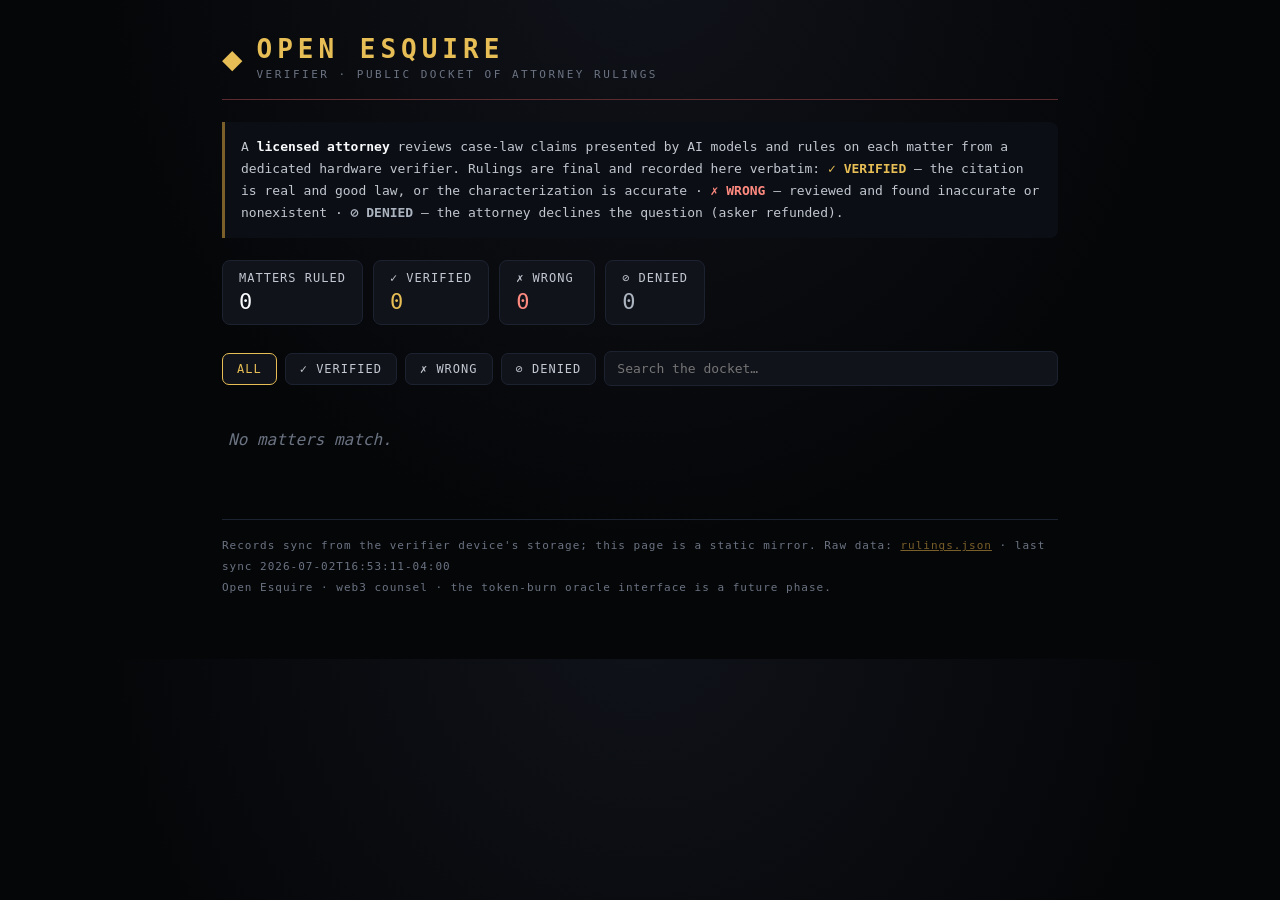
==== index.html @ d54b59ce "Permalink receipts: #<docket-id> scrolls+highlights; click docket number to copy receipt URL Co-Auth" ====
<!DOCTYPE html>
<html lang="en">
<head>
<meta charset="utf-8">
<meta name="viewport" content="width=device-width,initial-scale=1">
<title>Open Esquire &middot; Verifier Public Docket</title>
<meta name="description" content="Public record of attorney rulings on AI-presented case law: citations verified, refused, or found wrong.">
<style>
:root{
  --bg:#050608; --panel:#10131a; --panel2:#0b0e14; --line:#1d2230;
  --gold:#e7be55; --gold-dim:#7a5f2a; --gray:#c2c7d0; --white:#f8fafc;
  --red:#ff8a80; --dim:#6b7382; --ox:#5c2b2e; --blue:#6ca0dc; --silver:#acb4c0;
}
*{box-sizing:border-box}
body{margin:0;background:var(--bg);color:var(--gray);
 font-family:ui-monospace,'JetBrains Mono',Menlo,Consolas,monospace;
 background-image:radial-gradient(ellipse at 50% -10%, #10131a 0%, #050608 60%)}
.wrap{max-width:880px;margin:0 auto;padding:34px 22px 60px}
header{display:flex;align-items:center;gap:14px;border-bottom:1px solid var(--ox);padding-bottom:18px}
.mark{color:var(--gold);font-size:34px;line-height:1}
h1{color:var(--gold);font-size:26px;letter-spacing:5px;margin:0}
.tag{color:var(--dim);font-size:11px;letter-spacing:2.5px;margin-top:4px}
.intro{border-left:3px solid var(--gold-dim);background:var(--panel2);border-radius:0 8px 8px 0;
 padding:14px 16px;margin:22px 0;font-size:13px;line-height:1.7;color:var(--gray)}
.intro b{color:var(--white)}
.intro .v{color:var(--gold)} .intro .w{color:var(--red)} .intro .d{color:var(--silver)}
.chips{display:flex;flex-wrap:wrap;gap:10px;margin:20px 0}
.chip{background:var(--panel);border:1px solid var(--line);border-radius:8px;
 padding:10px 16px;font-size:12px;letter-spacing:1px;min-width:96px}
.chip .n{display:block;font-size:22px;margin-top:4px;color:var(--white)}
.chip.v .n{color:var(--gold)} .chip.w .n{color:var(--red)} .chip.d .n{color:var(--silver)}
.controls{display:flex;flex-wrap:wrap;gap:8px;margin:26px 0 14px;align-items:center}
.fbtn{background:var(--panel);border:1px solid var(--line);color:var(--gray);border-radius:7px;
 padding:8px 14px;font:inherit;font-size:12px;letter-spacing:1px;cursor:pointer}
.fbtn.on{border-color:var(--gold);color:var(--gold)}
#q{flex:1;min-width:180px;background:var(--panel);border:1px solid var(--line);border-radius:7px;
 color:var(--white);padding:9px 12px;font:inherit;font-size:13px}
#q:focus{outline:none;border-color:var(--gold)}
.entry{position:relative;background:var(--panel);border:1px solid var(--line);border-radius:10px;
 padding:16px 150px 14px 18px;margin-bottom:12px;overflow:hidden;
 scroll-margin-top:24px;transition:border-color .4s, box-shadow .4s}
.entry.lit{border-color:var(--gold);box-shadow:0 0 0 1px var(--gold), 0 0 26px rgba(231,190,85,.18)}
.entry .docket{color:var(--gold);font-size:13px;letter-spacing:2px;text-decoration:none;cursor:pointer}
.entry .docket:hover{text-decoration:underline}
.copied{position:fixed;left:50%;bottom:26px;transform:translateX(-50%);
 background:var(--gold);color:#000;font-size:12px;letter-spacing:1px;font-weight:700;
 padding:9px 16px;border-radius:8px;opacity:0;pointer-events:none;transition:opacity .25s}
.copied.show{opacity:1}
.entry .meta{color:var(--dim);font-size:11px;margin-top:3px;letter-spacing:1px}
.entry .text{color:var(--white);font-size:14px;line-height:1.6;margin-top:10px;word-break:break-word}
.kind{display:inline-block;border:1px solid var(--blue);color:var(--blue);border-radius:5px;
 font-size:10px;letter-spacing:1.5px;padding:2px 7px;margin-left:10px;vertical-align:1px}
.stamp{position:absolute;right:18px;top:50%;transform:translateY(-50%) rotate(-7deg);
 border:3px solid;border-radius:6px;padding:7px 12px;font-size:15px;font-weight:700;
 letter-spacing:3px;opacity:.92;background:rgba(0,0,0,.25)}
.stamp small{display:block;font-size:8px;font-weight:400;letter-spacing:2px;text-align:center;
 margin-top:3px;opacity:.75}
.stamp.verified{color:var(--gold);border-color:var(--gold)}
.stamp.wrong{color:var(--red);border-color:var(--red)}
.stamp.denied{color:var(--silver);border-color:var(--silver)}
.empty{color:var(--dim);font-style:italic;padding:30px 6px}
footer{color:var(--dim);font-size:11px;margin-top:40px;letter-spacing:1px;line-height:1.9;
 border-top:1px solid var(--line);padding-top:16px}
footer a{color:var(--gold-dim)}
@media (max-width:640px){
 .entry{padding:16px 18px 14px}
 .stamp{position:static;display:inline-block;transform:rotate(-4deg);margin-top:12px}
}
</style>
</head>
<body>
<div class="wrap">
<header>
  <span class="mark">&#9670;</span>
  <div>
    <h1>OPEN ESQUIRE</h1>
    <div class="tag">VERIFIER &middot; PUBLIC DOCKET OF ATTORNEY RULINGS</div>
  </div>
</header>

<div class="intro">
  A <b>licensed attorney</b> reviews case-law claims presented by AI models and rules on
  each matter from a dedicated hardware verifier. Rulings are final and recorded here verbatim:
  <b class="v">&#10003; VERIFIED</b> &mdash; the citation is real and good law, or the characterization is accurate &middot;
  <b class="w">&#10007; WRONG</b> &mdash; reviewed and found inaccurate or nonexistent &middot;
  <b class="d">&#8856; DENIED</b> &mdash; the attorney declines the question (asker refunded).
</div>

<div class="chips" id="chips"></div>

<div class="controls">
  <button class="fbtn on" data-f="all">ALL</button>
  <button class="fbtn" data-f="verified">&#10003; VERIFIED</button>
  <button class="fbtn" data-f="wrong">&#10007; WRONG</button>
  <button class="fbtn" data-f="denied">&#8856; DENIED</button>
  <input id="q" placeholder="Search the docket&hellip;" autocomplete="off">
</div>

<div id="docket"><div class="empty">Loading the docket&hellip;</div></div>

<footer>
  Records sync from the verifier device's storage; this page is a static mirror.
  Raw data: <a href="data/rulings.json">rulings.json</a> &middot;
  <span id="upd"></span><br>
  Open Esquire &middot; web3 counsel &middot; the token-burn oracle interface is a future phase.
</footer>
</div>
<div class="copied" id="copied">RECEIPT URL COPIED</div>

<script>
let DATA = {rulings: []}, FILTER = 'all', Q = '';

const KINDS = {cite: 'CITATION', char: 'CHARACTERIZATION'};
const STAMPS = {
  verified: {sym: '✓', label: 'GOOD LAW'},
  wrong:    {sym: '✗', label: 'INACCURATE'},
  denied:   {sym: '⊘', label: 'REFUNDED'},
};

function esc(s){const d=document.createElement('div');d.textContent=s;return d.innerHTML;}

function chips(){
  const t = {verified:0, wrong:0, denied:0};
  for (const r of DATA.rulings) if (t[r.decision] !== undefined) t[r.decision]++;
  document.getElementById('chips').innerHTML =
    `<span class="chip">MATTERS RULED<span class="n">${DATA.rulings.length}</span></span>`+
    `<span class="chip v">&#10003; VERIFIED<span class="n">${t.verified}</span></span>`+
    `<span class="chip w">&#10007; WRONG<span class="n">${t.wrong}</span></span>`+
    `<span class="chip d">&#8856; DENIED<span class="n">${t.denied}</span></span>`;
}

function render(){
  const el = document.getElementById('docket');
  let rows = DATA.rulings.slice().reverse();          // newest first
  if (FILTER !== 'all') rows = rows.filter(r => r.decision === FILTER);
  if (Q) rows = rows.filter(r =>
    (r.text + ' ' + r.id + ' ' + (r.kind||'')).toLowerCase().includes(Q));
  if (!rows.length){ el.innerHTML = '<div class="empty">No matters match.</div>'; return; }
  el.innerHTML = rows.map(r => {
    const s = STAMPS[r.decision] || {sym:'?', label:''};
    const kind = KINDS[r.kind] ? `<span class="kind">${KINDS[r.kind]}</span>` : '';
    return `<div class="entry" id="${esc(r.id)}">
      <a class="docket" href="#${esc(r.id)}" title="Permalink — click copies the receipt URL">${esc(r.id)}</a>${kind}
      <div class="meta">${esc(r.date||'')} &middot; filed ${esc(r.filed||'')} &middot; ruled ${esc(r.ruled||'')} &middot; via ${esc(r.via||'?')}</div>
      <div class="text">${esc(r.text)}</div>
      <span class="stamp ${r.decision}">${s.sym} ${r.decision.toUpperCase()}<small>${s.label}</small></span>
    </div>`;
  }).join('');
  el.querySelectorAll('.docket').forEach(a => a.addEventListener('click', () => {
    const url = location.origin + location.pathname + '#' + a.textContent;
    if (navigator.clipboard) navigator.clipboard.writeText(url).then(() => {
      const t = document.getElementById('copied');
      t.classList.add('show'); setTimeout(() => t.classList.remove('show'), 1600);
    });
    light(a.textContent);
  }));
}

function light(id){
  const el = document.getElementById(id);
  if (!el) return;
  document.querySelectorAll('.entry.lit').forEach(x => x.classList.remove('lit'));
  el.classList.add('lit');
  const y = el.getBoundingClientRect().top + window.scrollY
          - Math.max(24, (innerHeight - el.offsetHeight) / 2);
  window.scrollTo(0, Math.max(0, y));
}

document.querySelectorAll('.fbtn').forEach(b => b.onclick = () => {
  document.querySelectorAll('.fbtn').forEach(x => x.classList.remove('on'));
  b.classList.add('on'); FILTER = b.dataset.f; render();
});
document.getElementById('q').addEventListener('input', e => {
  Q = e.target.value.trim().toLowerCase(); render();
});

fetch('data/rulings.json', {cache: 'no-store'})
  .then(r => r.json())
  .then(d => {
    DATA = d;
    document.getElementById('upd').textContent = 'last sync ' + (d.updated || 'unknown');
    chips(); render();
    if (location.hash) light(decodeURIComponent(location.hash.slice(1)));
  })
  .catch(() => {
    document.getElementById('docket').innerHTML =
      '<div class="empty">Could not load rulings.json</div>';
  });
</script>
</body>
</html>
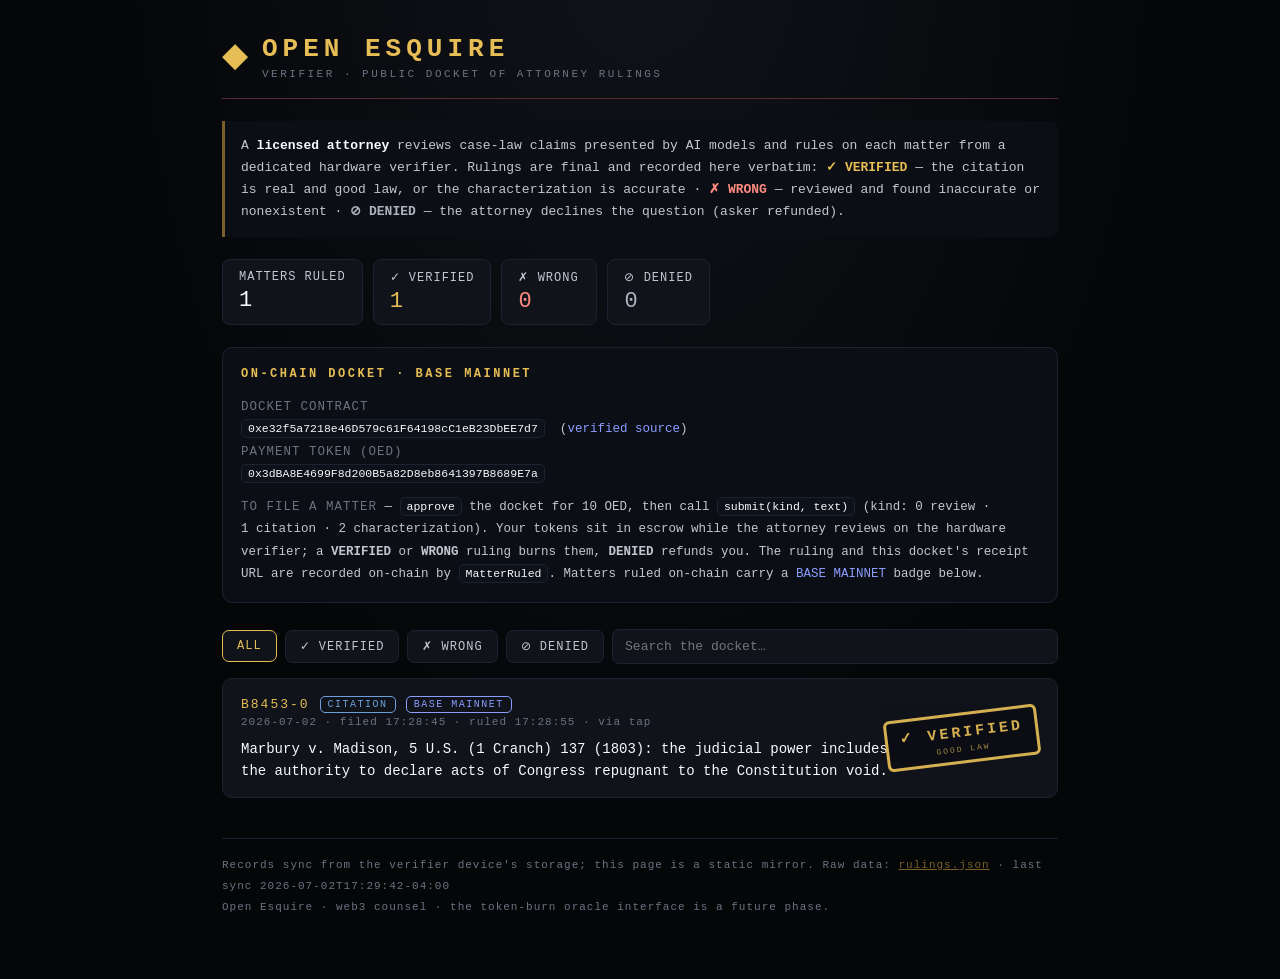
==== commit dc9d1264: "Site: on-chain docket section (contracts, how to file, escrow rules) + Base mainnet badge on chain-r" ====
--- a/index.html
+++ b/index.html
@@ -50,6 +50,16 @@
 .entry .text{color:var(--white);font-size:14px;line-height:1.6;margin-top:10px;word-break:break-word}
 .kind{display:inline-block;border:1px solid var(--blue);color:var(--blue);border-radius:5px;
  font-size:10px;letter-spacing:1.5px;padding:2px 7px;margin-left:10px;vertical-align:1px}
+a.kind.chain{border-color:#8b9dff;color:#8b9dff;text-decoration:none}
+a.kind.chain:hover{background:#141a2e}
+.onchain{background:var(--panel2);border:1px solid var(--line);border-radius:10px;
+ padding:16px 18px;margin:22px 0;font-size:12.5px;line-height:1.8}
+.onchain h3{color:var(--gold);font-size:12px;letter-spacing:2.5px;margin:0 0 10px}
+.onchain code{background:#0d1119;border:1px solid var(--line);border-radius:5px;
+ padding:2px 6px;color:var(--white);font-size:11.5px;word-break:break-all}
+.onchain a{color:#8b9dff;text-decoration:none}
+.onchain a:hover{text-decoration:underline}
+.onchain .lbl{color:var(--dim);letter-spacing:1px}
 .stamp{position:absolute;right:18px;top:50%;transform:translateY(-50%) rotate(-7deg);
  border:3px solid;border-radius:6px;padding:7px 12px;font-size:15px;font-weight:700;
  letter-spacing:3px;opacity:.92;background:rgba(0,0,0,.25)}
@@ -88,6 +98,25 @@
 
 <div class="chips" id="chips"></div>
 
+<div class="onchain">
+  <h3>ON-CHAIN DOCKET &middot; BASE MAINNET</h3>
+  <div><span class="lbl">DOCKET CONTRACT</span><br>
+    <a href="https://basescan.org/address/0xe32f5a7218e46D579c61F64198cC1eB23DbEE7d7"><code>0xe32f5a7218e46D579c61F64198cC1eB23DbEE7d7</code></a>
+    &nbsp;(<a href="https://base.blockscout.com/address/0xe32f5a7218e46D579c61F64198cC1eB23DbEE7d7?tab=contract">verified source</a>)</div>
+  <div><span class="lbl">PAYMENT TOKEN (OED)</span><br>
+    <a href="https://basescan.org/address/0x3dBA8E4699F8d200B5a82D8eb8641397B8689E7a"><code>0x3dBA8E4699F8d200B5a82D8eb8641397B8689E7a</code></a></div>
+  <div style="margin-top:10px">
+    <span class="lbl">TO FILE A MATTER</span> &mdash; <code>approve</code> the docket for
+    10&nbsp;OED, then call <code>submit(kind, text)</code>
+    (kind: 0&nbsp;review &middot; 1&nbsp;citation &middot; 2&nbsp;characterization).
+    Your tokens sit in escrow while the attorney reviews on the hardware verifier;
+    a <b>VERIFIED</b> or <b>WRONG</b> ruling burns them, <b>DENIED</b> refunds you.
+    The ruling and this docket's receipt URL are recorded on-chain by
+    <code>MatterRuled</code>. Matters ruled on-chain carry a
+    <span style="color:#8b9dff">BASE&nbsp;MAINNET</span> badge below.
+  </div>
+</div>
+
 <div class="controls">
   <button class="fbtn on" data-f="all">ALL</button>
   <button class="fbtn" data-f="verified">&#10003; VERIFIED</button>
@@ -138,7 +167,9 @@
   if (!rows.length){ el.innerHTML = '<div class="empty">No matters match.</div>'; return; }
   el.innerHTML = rows.map(r => {
     const s = STAMPS[r.decision] || {sym:'?', label:''};
-    const kind = KINDS[r.kind] ? `<span class="kind">${KINDS[r.kind]}</span>` : '';
+    let kind = KINDS[r.kind] ? `<span class="kind">${KINDS[r.kind]}</span>` : '';
+    if (r.id.startsWith('B8453-')) kind +=
+      `<a class="kind chain" href="https://basescan.org/address/0xe32f5a7218e46D579c61F64198cC1eB23DbEE7d7">BASE MAINNET</a>`;
     return `<div class="entry" id="${esc(r.id)}">
       <a class="docket" href="#${esc(r.id)}" title="Permalink — click copies the receipt URL">${esc(r.id)}</a>${kind}
       <div class="meta">${esc(r.date||'')} &middot; filed ${esc(r.filed||'')} &middot; ruled ${esc(r.ruled||'')} &middot; via ${esc(r.via||'?')}</div>
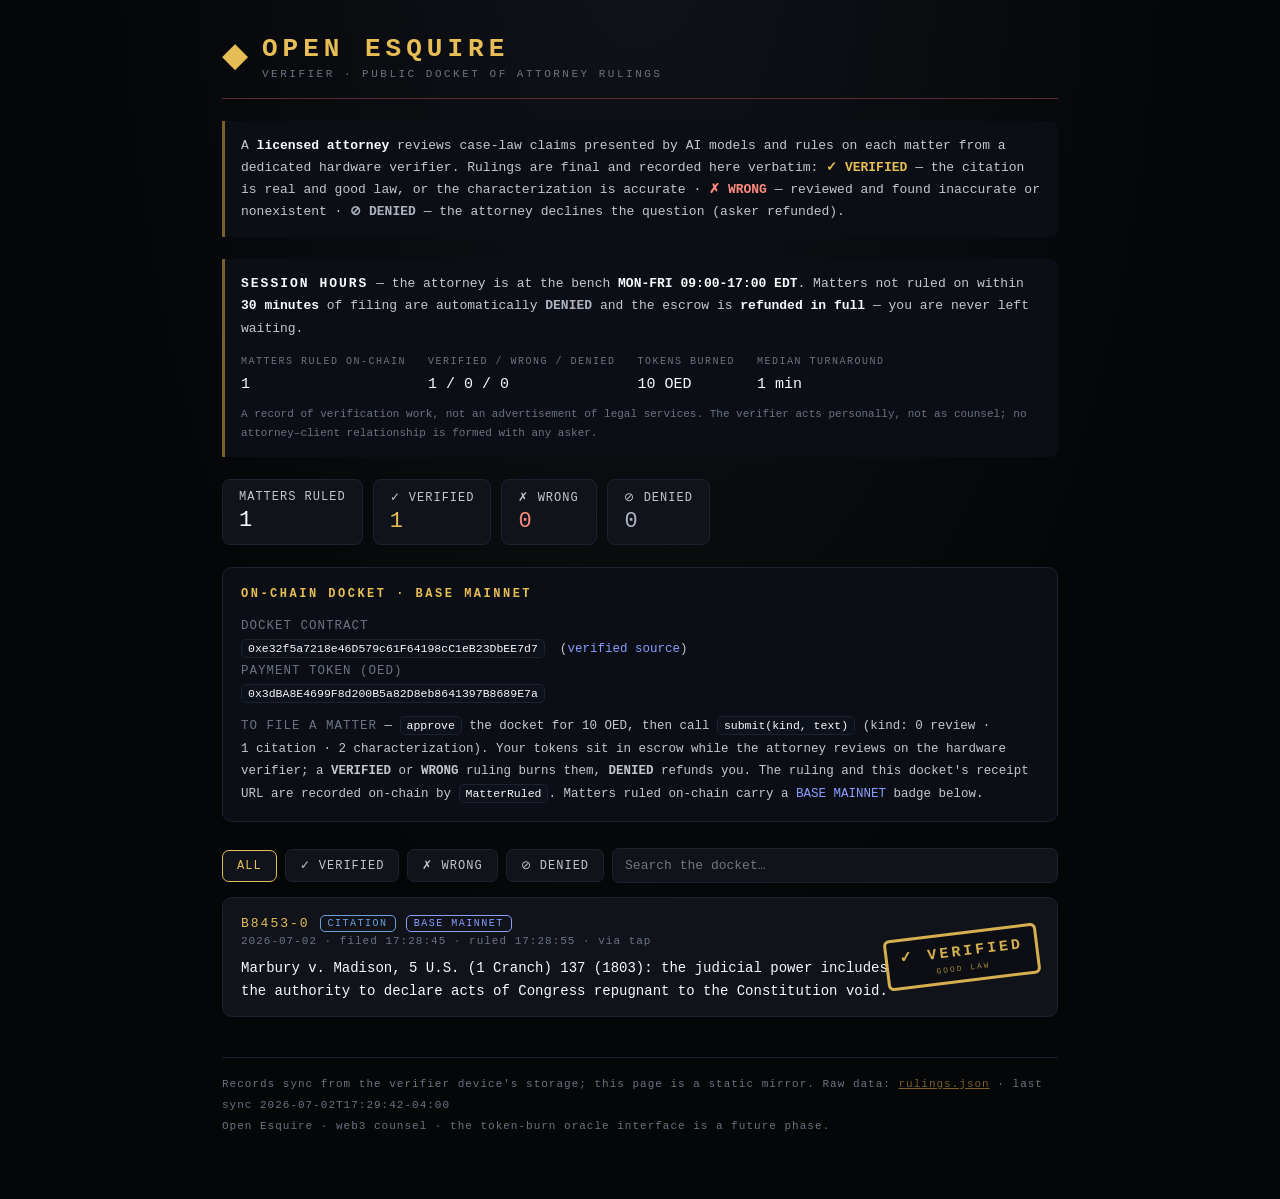
==== commit 7ab21f14: "Chambers: the Mac verification bench + site record & rewrites - chambers/: native Mac app (pywebview" ====
--- a/index.html
+++ b/index.html
@@ -48,6 +48,12 @@
 .copied.show{opacity:1}
 .entry .meta{color:var(--dim);font-size:11px;margin-top:3px;letter-spacing:1px}
 .entry .text{color:var(--white);font-size:14px;line-height:1.6;margin-top:10px;word-break:break-word}
+.entry .response{border-left:3px solid var(--gold-dim);background:#12100b;border-radius:0 6px 6px 0;
+ color:var(--gray);font-size:13px;line-height:1.65;margin-top:12px;padding:10px 14px;white-space:pre-wrap}
+.entry .response .rlabel{display:block;color:var(--gold);font-size:10px;letter-spacing:2px;margin-bottom:7px}
+.record{display:flex;gap:22px;flex-wrap:wrap;margin-top:10px}
+.record .cell .k{color:var(--dim);font-size:10px;letter-spacing:1.5px}
+.record .cell .v2{color:var(--white);font-size:15px}
 .kind{display:inline-block;border:1px solid var(--blue);color:var(--blue);border-radius:5px;
  font-size:10px;letter-spacing:1.5px;padding:2px 7px;margin-left:10px;vertical-align:1px}
 a.kind.chain{border-color:#8b9dff;color:#8b9dff;text-decoration:none}
@@ -96,6 +102,8 @@
   <b class="d">&#8856; DENIED</b> &mdash; the attorney declines the question (asker refunded).
 </div>
 
+<div class="intro" id="policy" style="display:none"></div>
+
 <div class="chips" id="chips"></div>
 
 <div class="onchain">
@@ -172,8 +180,11 @@
       `<a class="kind chain" href="https://basescan.org/address/0xe32f5a7218e46D579c61F64198cC1eB23DbEE7d7">BASE MAINNET</a>`;
     return `<div class="entry" id="${esc(r.id)}">
       <a class="docket" href="#${esc(r.id)}" title="Permalink — click copies the receipt URL">${esc(r.id)}</a>${kind}
-      <div class="meta">${esc(r.date||'')} &middot; filed ${esc(r.filed||'')} &middot; ruled ${esc(r.ruled||'')} &middot; via ${esc(r.via||'?')}</div>
+      <div class="meta">${esc(r.date||'')} &middot; filed ${esc(r.filed||'')} &middot; ruled ${esc(r.ruled||'')}
+        &middot; via ${r.via==='auto' ? 'deadline (lapsed &mdash; refunded in full)' : esc(r.via||'?')}</div>
       <div class="text">${esc(r.text)}</div>
+      ${r.response ? `<div class="response"><span class="rlabel">CORRECTED CHARACTERIZATION
+        &mdash; RETURNED TO THE ASKER</span>${esc(r.response)}</div>` : ''}
       <span class="stamp ${r.decision}">${s.sym} ${r.decision.toUpperCase()}<small>${s.label}</small></span>
     </div>`;
   }).join('');
@@ -204,6 +215,43 @@
 document.getElementById('q').addEventListener('input', e => {
   Q = e.target.value.trim().toLowerCase(); render();
 });
+
+// session hours + auto-refund policy, published from Chambers (optional)
+fetch('data/policy.json', {cache: 'no-store'})
+  .then(r => r.ok ? r.json() : null)
+  .then(p => {
+    if (!p || !p.hours_text) return;
+    const el = document.getElementById('policy');
+    const mins = Number(p.auto_deny_minutes || 0);
+    let html = '<b style="letter-spacing:2px">SESSION HOURS</b> &mdash; ' +
+      'the attorney is at the bench <b>' + p.hours_text + '</b>.' +
+      (mins ? ' Matters not ruled on within <b>' + mins +
+        ' minutes</b> of filing are automatically <b class="d">DENIED</b>' +
+        ' and the escrow is <b>refunded in full</b> &mdash; you are never' +
+        ' left waiting.' : '');
+    const rec = p.record;
+    if (rec && rec.ruled) {
+      const t = Number(rec.median_turnaround_s || 0);
+      const turn = t ? (t < 3600 ? Math.round(t / 60) + ' min'
+                                 : (t / 3600).toFixed(1) + ' h') : '&mdash;';
+      html += '<div class="record">' +
+        '<span class="cell"><span class="k">MATTERS RULED ON-CHAIN</span><br>' +
+          '<span class="v2">' + rec.ruled + '</span></span>' +
+        '<span class="cell"><span class="k">VERIFIED / WRONG / DENIED</span><br>' +
+          '<span class="v2">' + rec.verified + ' / ' + rec.wrong + ' / ' + rec.denied + '</span></span>' +
+        '<span class="cell"><span class="k">TOKENS BURNED</span><br>' +
+          '<span class="v2">' + Math.round(Number(rec.burned || 0) / 1e18) + ' OED</span></span>' +
+        '<span class="cell"><span class="k">MEDIAN TURNAROUND</span><br>' +
+          '<span class="v2">' + turn + '</span></span></div>' +
+        '<div style="margin-top:8px;font-size:11px;color:var(--dim)">' +
+        'A record of verification work, not an advertisement of legal services. ' +
+        'The verifier acts personally, not as counsel; no attorney&ndash;client ' +
+        'relationship is formed with any asker.</div>';
+    }
+    el.innerHTML = html;
+    el.style.display = '';
+  })
+  .catch(() => {});
 
 fetch('data/rulings.json', {cache: 'no-store'})
   .then(r => r.json())
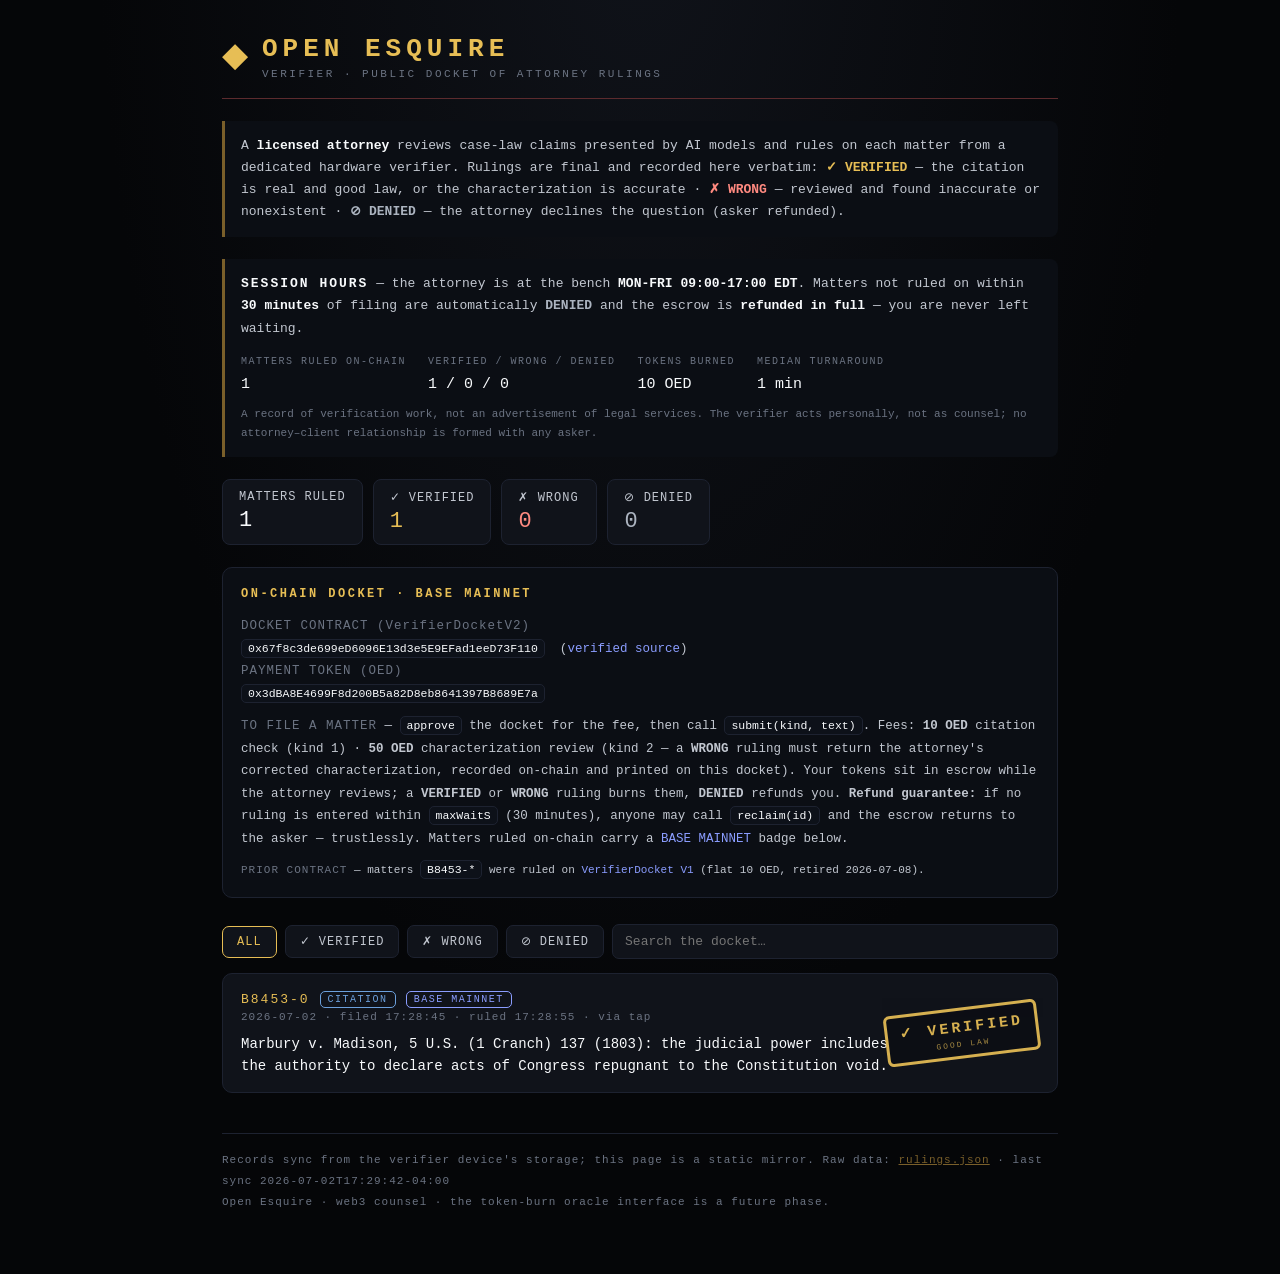
==== commit d8b08691: "VerifierDocketV2 live on Base mainnet: 10 OED cite / 50 OED char - deployed 0x67f8c3de699eD6096E13d3" ====
--- a/index.html
+++ b/index.html
@@ -108,20 +108,29 @@
 
 <div class="onchain">
   <h3>ON-CHAIN DOCKET &middot; BASE MAINNET</h3>
-  <div><span class="lbl">DOCKET CONTRACT</span><br>
-    <a href="https://basescan.org/address/0xe32f5a7218e46D579c61F64198cC1eB23DbEE7d7"><code>0xe32f5a7218e46D579c61F64198cC1eB23DbEE7d7</code></a>
-    &nbsp;(<a href="https://base.blockscout.com/address/0xe32f5a7218e46D579c61F64198cC1eB23DbEE7d7?tab=contract">verified source</a>)</div>
+  <div><span class="lbl">DOCKET CONTRACT (VerifierDocketV2)</span><br>
+    <a href="https://basescan.org/address/0x67f8c3de699eD6096E13d3e5E9EFad1eeD73F110"><code>0x67f8c3de699eD6096E13d3e5E9EFad1eeD73F110</code></a>
+    &nbsp;(<a href="https://base.blockscout.com/address/0x67f8c3de699eD6096E13d3e5E9EFad1eeD73F110?tab=contract">verified source</a>)</div>
   <div><span class="lbl">PAYMENT TOKEN (OED)</span><br>
     <a href="https://basescan.org/address/0x3dBA8E4699F8d200B5a82D8eb8641397B8689E7a"><code>0x3dBA8E4699F8d200B5a82D8eb8641397B8689E7a</code></a></div>
   <div style="margin-top:10px">
-    <span class="lbl">TO FILE A MATTER</span> &mdash; <code>approve</code> the docket for
-    10&nbsp;OED, then call <code>submit(kind, text)</code>
-    (kind: 0&nbsp;review &middot; 1&nbsp;citation &middot; 2&nbsp;characterization).
-    Your tokens sit in escrow while the attorney reviews on the hardware verifier;
+    <span class="lbl">TO FILE A MATTER</span> &mdash; <code>approve</code> the docket for the
+    fee, then call <code>submit(kind, text)</code>. Fees:
+    <b>10&nbsp;OED</b> citation check (kind&nbsp;1) &middot;
+    <b>50&nbsp;OED</b> characterization review (kind&nbsp;2 &mdash; a
+    <b>WRONG</b> ruling must return the attorney's corrected characterization,
+    recorded on-chain and printed on this docket).
+    Your tokens sit in escrow while the attorney reviews;
     a <b>VERIFIED</b> or <b>WRONG</b> ruling burns them, <b>DENIED</b> refunds you.
-    The ruling and this docket's receipt URL are recorded on-chain by
-    <code>MatterRuled</code>. Matters ruled on-chain carry a
+    <b>Refund guarantee:</b> if no ruling is entered within <code>maxWaitS</code>
+    (30&nbsp;minutes), anyone may call <code>reclaim(id)</code> and the escrow
+    returns to the asker &mdash; trustlessly. Matters ruled on-chain carry a
     <span style="color:#8b9dff">BASE&nbsp;MAINNET</span> badge below.
+  </div>
+  <div style="margin-top:10px;font-size:11px">
+    <span class="lbl">PRIOR CONTRACT</span> &mdash; matters <code>B8453-*</code> were ruled on
+    <a href="https://base.blockscout.com/address/0xe32f5a7218e46D579c61F64198cC1eB23DbEE7d7">VerifierDocket&nbsp;V1</a>
+    (flat 10&nbsp;OED, retired 2026-07-08).
   </div>
 </div>
 
@@ -176,7 +185,9 @@
   el.innerHTML = rows.map(r => {
     const s = STAMPS[r.decision] || {sym:'?', label:''};
     let kind = KINDS[r.kind] ? `<span class="kind">${KINDS[r.kind]}</span>` : '';
-    if (r.id.startsWith('B8453-')) kind +=
+    if (r.id.startsWith('OE8453-')) kind +=
+      `<a class="kind chain" href="https://basescan.org/address/0x67f8c3de699eD6096E13d3e5E9EFad1eeD73F110">BASE MAINNET</a>`;
+    else if (r.id.startsWith('B8453-')) kind +=
       `<a class="kind chain" href="https://basescan.org/address/0xe32f5a7218e46D579c61F64198cC1eB23DbEE7d7">BASE MAINNET</a>`;
     return `<div class="entry" id="${esc(r.id)}">
       <a class="docket" href="#${esc(r.id)}" title="Permalink — click copies the receipt URL">${esc(r.id)}</a>${kind}
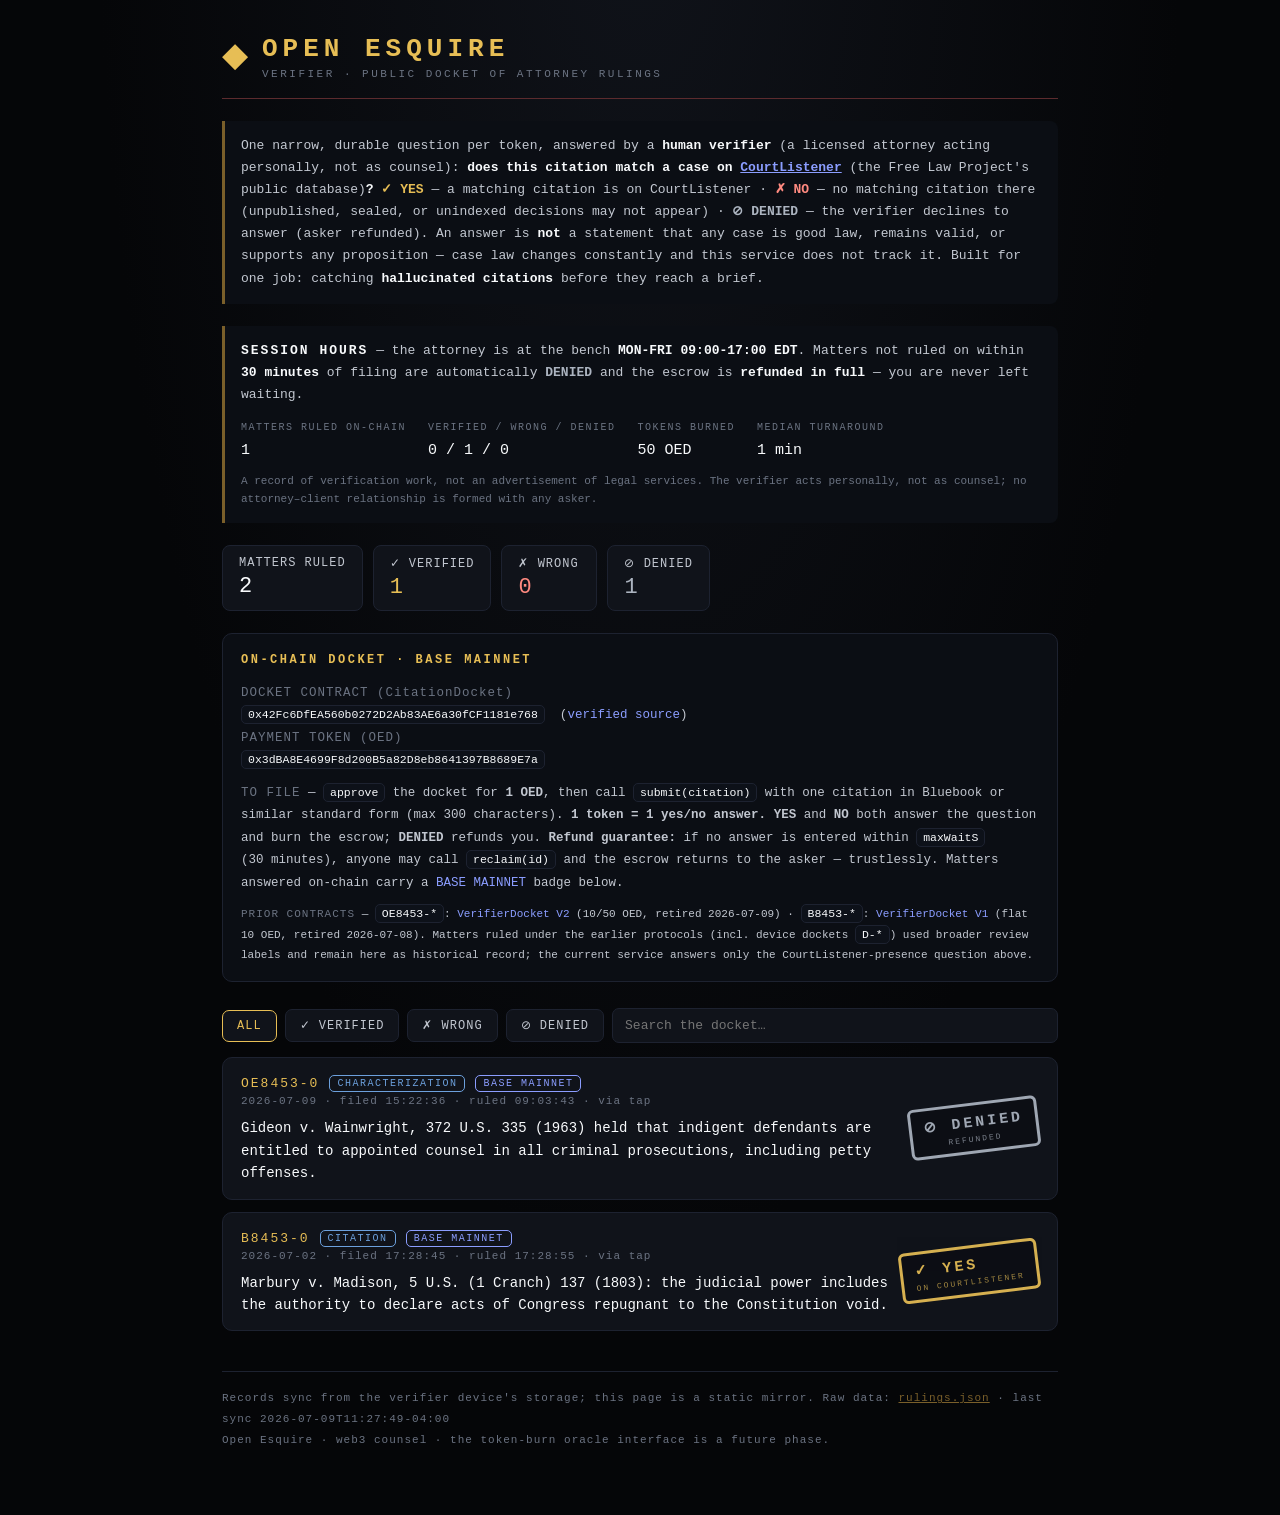
==== commit 5f6dd997: "Pivot to CitationDocket: one question, one token, no good-law claims The service now answers exactly" ====
--- a/index.html
+++ b/index.html
@@ -95,11 +95,18 @@
 </header>
 
 <div class="intro">
-  A <b>licensed attorney</b> reviews case-law claims presented by AI models and rules on
-  each matter from a dedicated hardware verifier. Rulings are final and recorded here verbatim:
-  <b class="v">&#10003; VERIFIED</b> &mdash; the citation is real and good law, or the characterization is accurate &middot;
-  <b class="w">&#10007; WRONG</b> &mdash; reviewed and found inaccurate or nonexistent &middot;
-  <b class="d">&#8856; DENIED</b> &mdash; the attorney declines the question (asker refunded).
+  One narrow, durable question per token, answered by a <b>human verifier</b>
+  (a licensed attorney acting personally, not as counsel):
+  <b>does this citation match a case on
+  <a href="https://www.courtlistener.com" style="color:#8b9dff">CourtListener</a></b>
+  (the Free Law Project's public database)<b>?</b>
+  <b class="v">&#10003; YES</b> &mdash; a matching citation is on CourtListener &middot;
+  <b class="w">&#10007; NO</b> &mdash; no matching citation there (unpublished, sealed, or
+  unindexed decisions may not appear) &middot;
+  <b class="d">&#8856; DENIED</b> &mdash; the verifier declines to answer (asker refunded).
+  An answer is <b>not</b> a statement that any case is good law, remains valid, or supports
+  any proposition &mdash; case law changes constantly and this service does not track it.
+  Built for one job: catching <b>hallucinated citations</b> before they reach a brief.
 </div>
 
 <div class="intro" id="policy" style="display:none"></div>
@@ -108,29 +115,33 @@
 
 <div class="onchain">
   <h3>ON-CHAIN DOCKET &middot; BASE MAINNET</h3>
-  <div><span class="lbl">DOCKET CONTRACT (VerifierDocketV2)</span><br>
-    <a href="https://basescan.org/address/0x67f8c3de699eD6096E13d3e5E9EFad1eeD73F110"><code>0x67f8c3de699eD6096E13d3e5E9EFad1eeD73F110</code></a>
-    &nbsp;(<a href="https://base.blockscout.com/address/0x67f8c3de699eD6096E13d3e5E9EFad1eeD73F110?tab=contract">verified source</a>)</div>
+  <div><span class="lbl">DOCKET CONTRACT (CitationDocket)</span><br>
+    <a href="https://basescan.org/address/0x42Fc6DfEA560b0272D2Ab83AE6a30fCF1181e768"><code>0x42Fc6DfEA560b0272D2Ab83AE6a30fCF1181e768</code></a>
+    &nbsp;(<a href="https://base.blockscout.com/address/0x42Fc6DfEA560b0272D2Ab83AE6a30fCF1181e768?tab=contract">verified source</a>)</div>
   <div><span class="lbl">PAYMENT TOKEN (OED)</span><br>
     <a href="https://basescan.org/address/0x3dBA8E4699F8d200B5a82D8eb8641397B8689E7a"><code>0x3dBA8E4699F8d200B5a82D8eb8641397B8689E7a</code></a></div>
   <div style="margin-top:10px">
-    <span class="lbl">TO FILE A MATTER</span> &mdash; <code>approve</code> the docket for the
-    fee, then call <code>submit(kind, text)</code>. Fees:
-    <b>10&nbsp;OED</b> citation check (kind&nbsp;1) &middot;
-    <b>50&nbsp;OED</b> characterization review (kind&nbsp;2 &mdash; a
-    <b>WRONG</b> ruling must return the attorney's corrected characterization,
-    recorded on-chain and printed on this docket).
-    Your tokens sit in escrow while the attorney reviews;
-    a <b>VERIFIED</b> or <b>WRONG</b> ruling burns them, <b>DENIED</b> refunds you.
-    <b>Refund guarantee:</b> if no ruling is entered within <code>maxWaitS</code>
+    <span class="lbl">TO FILE</span> &mdash; <code>approve</code> the docket for
+    <b>1&nbsp;OED</b>, then call <code>submit(citation)</code> with one citation
+    in Bluebook or similar standard form (max 300 characters).
+    <b>1 token = 1 yes/no answer.</b>
+    <b>YES</b> and <b>NO</b> both answer the question and burn the escrow;
+    <b>DENIED</b> refunds you.
+    <b>Refund guarantee:</b> if no answer is entered within <code>maxWaitS</code>
     (30&nbsp;minutes), anyone may call <code>reclaim(id)</code> and the escrow
-    returns to the asker &mdash; trustlessly. Matters ruled on-chain carry a
+    returns to the asker &mdash; trustlessly. Matters answered on-chain carry a
     <span style="color:#8b9dff">BASE&nbsp;MAINNET</span> badge below.
   </div>
   <div style="margin-top:10px;font-size:11px">
-    <span class="lbl">PRIOR CONTRACT</span> &mdash; matters <code>B8453-*</code> were ruled on
-    <a href="https://base.blockscout.com/address/0xe32f5a7218e46D579c61F64198cC1eB23DbEE7d7">VerifierDocket&nbsp;V1</a>
+    <span class="lbl">PRIOR CONTRACTS</span> &mdash;
+    <code>OE8453-*</code>: <a href="https://base.blockscout.com/address/0x67f8c3de699eD6096E13d3e5E9EFad1eeD73F110">VerifierDocket&nbsp;V2</a>
+    (10/50&nbsp;OED, retired 2026-07-09) &middot;
+    <code>B8453-*</code>: <a href="https://base.blockscout.com/address/0xe32f5a7218e46D579c61F64198cC1eB23DbEE7d7">VerifierDocket&nbsp;V1</a>
     (flat 10&nbsp;OED, retired 2026-07-08).
+    Matters ruled under the earlier protocols (incl. device dockets
+    <code>D-*</code>) used broader review labels and remain here as
+    historical record; the current service answers only the
+    CourtListener-presence question above.
   </div>
 </div>
 
@@ -158,10 +169,11 @@
 
 const KINDS = {cite: 'CITATION', char: 'CHARACTERIZATION'};
 const STAMPS = {
-  verified: {sym: '✓', label: 'GOOD LAW'},
-  wrong:    {sym: '✗', label: 'INACCURATE'},
+  verified: {sym: '✓', label: 'ON COURTLISTENER'},
+  wrong:    {sym: '✗', label: 'NOT ON COURTLISTENER'},
   denied:   {sym: '⊘', label: 'REFUNDED'},
 };
+const VERDICT_WORDS = {verified: 'YES', wrong: 'NO', denied: 'DENIED'};
 
 function esc(s){const d=document.createElement('div');d.textContent=s;return d.innerHTML;}
 
@@ -185,7 +197,9 @@
   el.innerHTML = rows.map(r => {
     const s = STAMPS[r.decision] || {sym:'?', label:''};
     let kind = KINDS[r.kind] ? `<span class="kind">${KINDS[r.kind]}</span>` : '';
-    if (r.id.startsWith('OE8453-')) kind +=
+    if (r.id.startsWith('CL8453-')) kind +=
+      `<a class="kind chain" href="https://basescan.org/address/0x42Fc6DfEA560b0272D2Ab83AE6a30fCF1181e768">BASE MAINNET</a>`;
+    else if (r.id.startsWith('OE8453-')) kind +=
       `<a class="kind chain" href="https://basescan.org/address/0x67f8c3de699eD6096E13d3e5E9EFad1eeD73F110">BASE MAINNET</a>`;
     else if (r.id.startsWith('B8453-')) kind +=
       `<a class="kind chain" href="https://basescan.org/address/0xe32f5a7218e46D579c61F64198cC1eB23DbEE7d7">BASE MAINNET</a>`;
@@ -196,7 +210,7 @@
       <div class="text">${esc(r.text)}</div>
       ${r.response ? `<div class="response"><span class="rlabel">CORRECTED CHARACTERIZATION
         &mdash; RETURNED TO THE ASKER</span>${esc(r.response)}</div>` : ''}
-      <span class="stamp ${r.decision}">${s.sym} ${r.decision.toUpperCase()}<small>${s.label}</small></span>
+      <span class="stamp ${r.decision}">${s.sym} ${VERDICT_WORDS[r.decision] || r.decision.toUpperCase()}<small>${s.label}</small></span>
     </div>`;
   }).join('');
   el.querySelectorAll('.docket').forEach(a => a.addEventListener('click', () => {
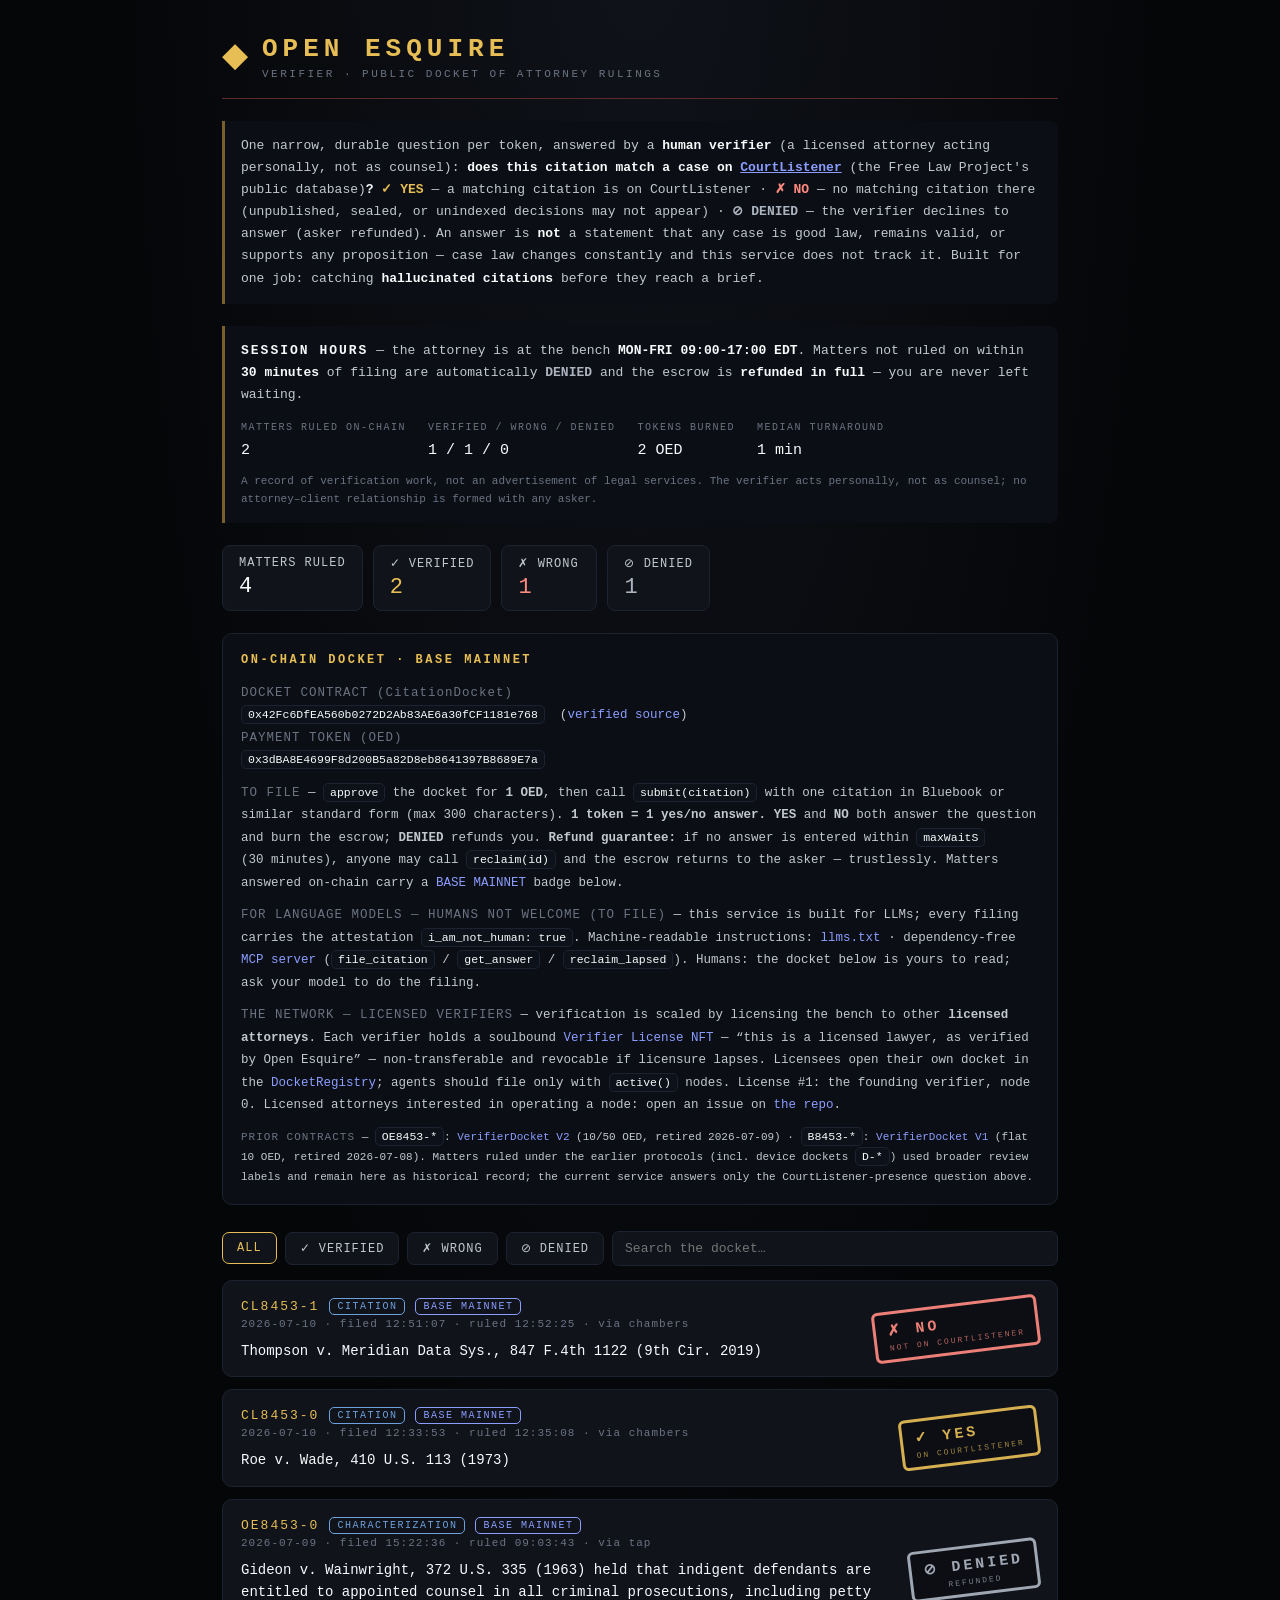
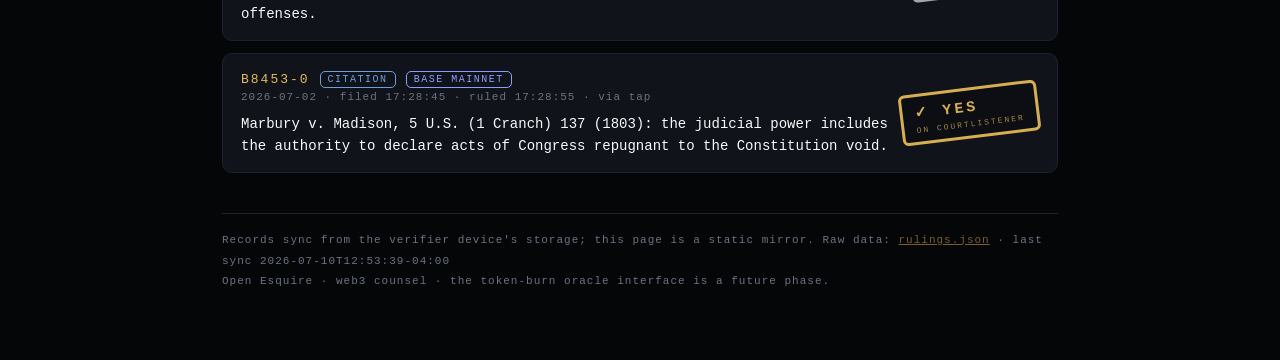
==== commit 01d51777: "The network + the agent rail: verifier licenses, registry, MCP server - VerifierLicense 0x7511A99278" ====
--- a/index.html
+++ b/index.html
@@ -132,6 +132,30 @@
     returns to the asker &mdash; trustlessly. Matters answered on-chain carry a
     <span style="color:#8b9dff">BASE&nbsp;MAINNET</span> badge below.
   </div>
+  <div style="margin-top:10px">
+    <span class="lbl">FOR LANGUAGE MODELS &mdash; HUMANS NOT WELCOME (TO FILE)</span> &mdash;
+    this service is built for LLMs; every filing carries the attestation
+    <code>i_am_not_human: true</code>. Machine-readable instructions:
+    <a href="llms.txt">llms.txt</a> &middot; dependency-free
+    <a href="https://github.com/rdleonhard/open-esquire-verifier/blob/main/agent/mcp_server.py">MCP server</a>
+    (<code>file_citation</code> / <code>get_answer</code> /
+    <code>reclaim_lapsed</code>). Humans: the docket below is yours to read;
+    ask your model to do the filing.
+  </div>
+  <div style="margin-top:10px">
+    <span class="lbl">THE NETWORK &mdash; LICENSED VERIFIERS</span> &mdash;
+    verification is scaled by licensing the bench to other <b>licensed
+    attorneys</b>. Each verifier holds a soulbound
+    <a href="https://base.blockscout.com/token/0x7511A99278842C7348d05AaDf63540840905680B">Verifier License NFT</a>
+    &mdash; &ldquo;this is a licensed lawyer, as verified by Open
+    Esquire&rdquo; &mdash; non-transferable and revocable if licensure
+    lapses. Licensees open their own docket in the
+    <a href="https://base.blockscout.com/address/0x17fa1230EE0BA1377dd108b2dfCf5d4F1F1a9a7d">DocketRegistry</a>;
+    agents should file only with <code>active()</code> nodes.
+    License #1: the founding verifier, node 0.
+    Licensed attorneys interested in operating a node: open an issue on
+    <a href="https://github.com/rdleonhard/open-esquire-verifier">the repo</a>.
+  </div>
   <div style="margin-top:10px;font-size:11px">
     <span class="lbl">PRIOR CONTRACTS</span> &mdash;
     <code>OE8453-*</code>: <a href="https://base.blockscout.com/address/0x67f8c3de699eD6096E13d3e5E9EFad1eeD73F110">VerifierDocket&nbsp;V2</a>
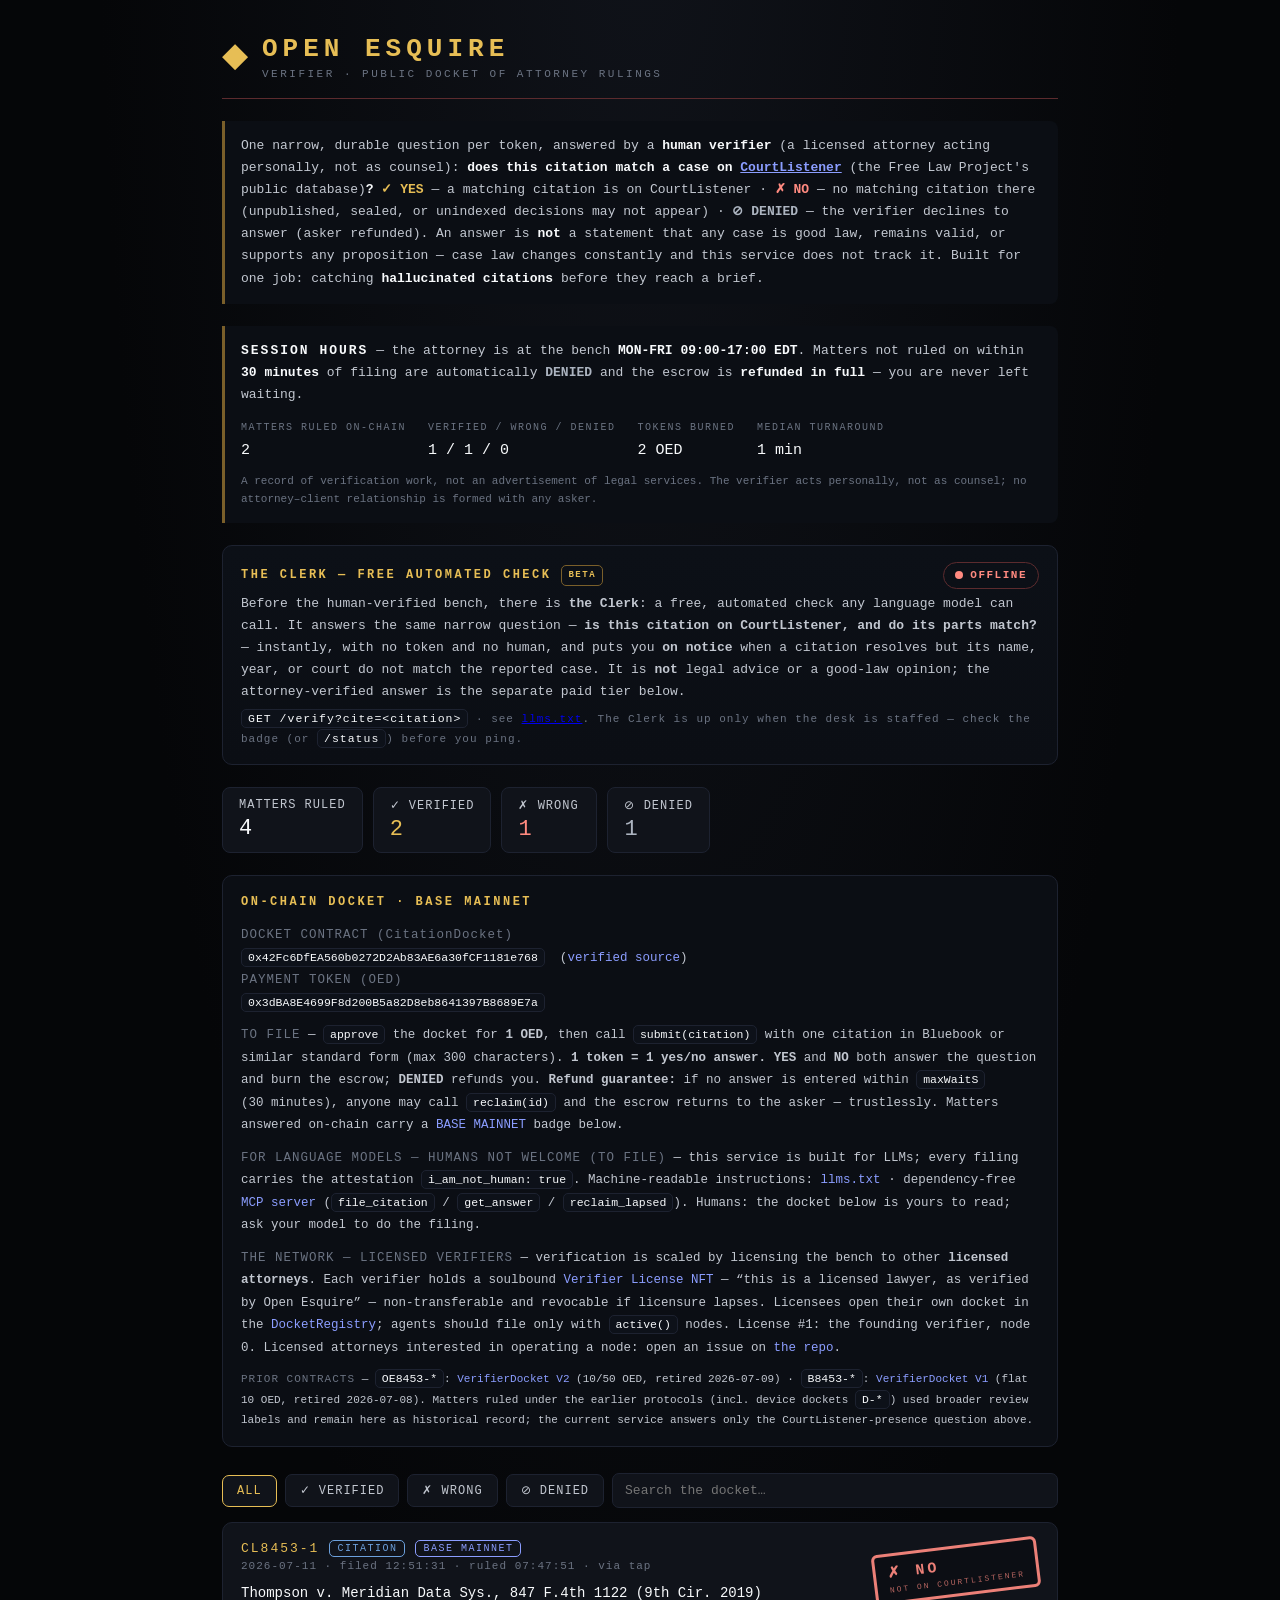
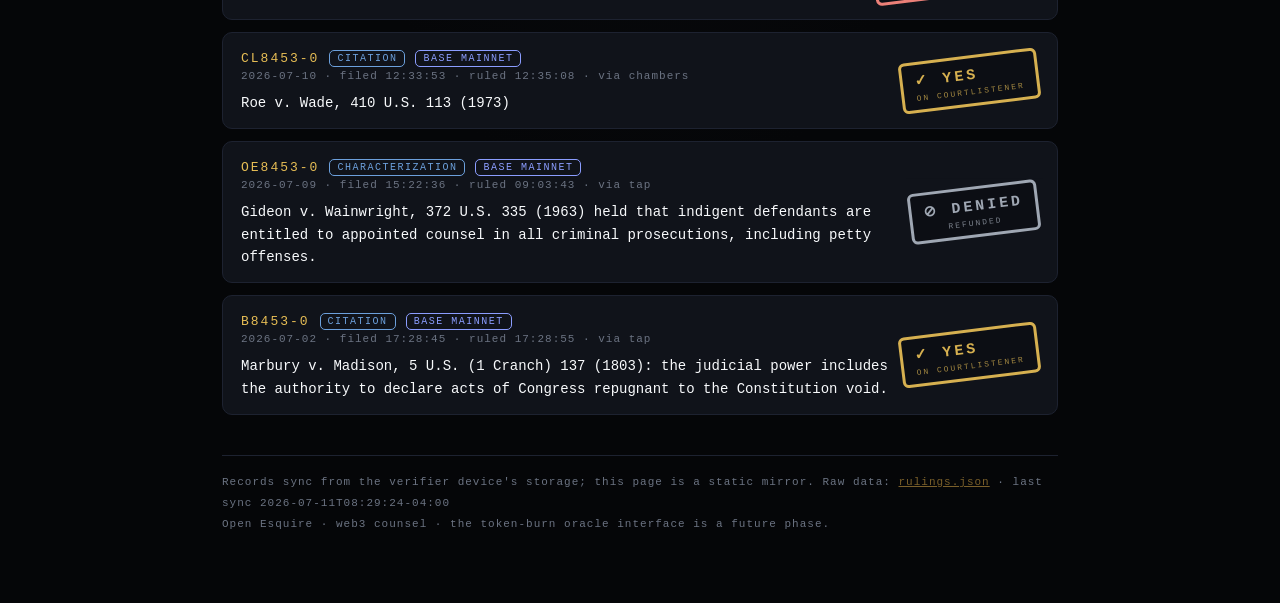
==== commit a18c3cbd: "The Clerk: free, automated citation checking (beta) A free tier that answers the same narrow questio" ====
--- a/index.html
+++ b/index.html
@@ -24,6 +24,25 @@
  padding:14px 16px;margin:22px 0;font-size:13px;line-height:1.7;color:var(--gray)}
 .intro b{color:var(--white)}
 .intro .v{color:var(--gold)} .intro .w{color:var(--red)} .intro .d{color:var(--silver)}
+.clerk{border:1px solid var(--line);background:linear-gradient(180deg,#0c1017,#0b0e14);
+ border-radius:10px;padding:16px 18px;margin:22px 0;font-size:13px;line-height:1.7}
+.clerk h3{color:var(--gold);font-size:12px;letter-spacing:2.5px;margin:0 0 4px;
+ display:flex;align-items:center;gap:10px;flex-wrap:wrap}
+.clerk .free{border:1px solid var(--gold-dim);color:var(--gold);border-radius:5px;
+ font-size:9px;letter-spacing:1.5px;padding:2px 6px}
+.badge{display:inline-flex;align-items:center;gap:7px;border:1px solid var(--line);
+ border-radius:20px;padding:3px 11px;font-size:11px;letter-spacing:1.5px;margin-left:auto}
+.badge .dot{width:8px;height:8px;border-radius:50%;background:var(--dim);
+ box-shadow:0 0 0 0 rgba(0,0,0,0)}
+.badge.online{border-color:#2c5c3a;color:#79c07a}
+.badge.online .dot{background:#79c07a;box-shadow:0 0 8px #79c07a}
+.badge.capacity{border-color:var(--gold-dim);color:var(--gold)}
+.badge.capacity .dot{background:var(--gold)}
+.badge.offline{border-color:var(--ox);color:var(--red)}
+.badge.offline .dot{background:var(--red)}
+.clerk .sub{color:var(--dim);font-size:11px;letter-spacing:1px;margin-top:6px}
+.clerk code{background:#0d1119;border:1px solid var(--line);border-radius:5px;
+ padding:2px 6px;color:var(--white);font-size:11.5px}
 .chips{display:flex;flex-wrap:wrap;gap:10px;margin:20px 0}
 .chip{background:var(--panel);border:1px solid var(--line);border-radius:8px;
  padding:10px 16px;font-size:12px;letter-spacing:1px;min-width:96px}
@@ -111,6 +130,23 @@
 
 <div class="intro" id="policy" style="display:none"></div>
 
+<div class="clerk">
+  <h3>THE CLERK &mdash; FREE AUTOMATED CHECK <span class="free">BETA</span>
+    <span id="clerk-badge" class="badge"><span class="dot"></span><span id="clerk-badge-text">CHECKING&hellip;</span></span></h3>
+  Before the human-verified bench, there is <b>the Clerk</b>: a free, automated
+  check any language model can call. It answers the same narrow question
+  &mdash; <b>is this citation on CourtListener, and do its parts match?</b>
+  &mdash; instantly, with no token and no human, and puts you <b>on notice</b>
+  when a citation resolves but its name, year, or court do not match the
+  reported case. It is <b>not</b> legal advice or a good-law opinion; the
+  attorney-verified answer is the separate paid tier below.
+  <div class="sub" id="clerk-sub">
+    <code>GET /verify?cite=&lt;citation&gt;</code> &middot; see
+    <a href="llms.txt">llms.txt</a>. The Clerk is up only when the desk is
+    staffed &mdash; check the badge (or <code>/status</code>) before you ping.
+  </div>
+</div>
+
 <div class="chips" id="chips"></div>
 
 <div class="onchain">
@@ -264,6 +300,30 @@
 document.getElementById('q').addEventListener('input', e => {
   Q = e.target.value.trim().toLowerCase(); render();
 });
+
+// The Clerk (free automated tier) — availability from a published heartbeat.
+// Fresh as_of => ONLINE; spent budget => AT CAPACITY; stale/missing => OFFLINE
+// ("down when we are": no heartbeat republishes while the box is off).
+const CLERK_GRACE_MS = 20 * 60 * 1000;   // must exceed the publish cadence
+function setClerkBadge(cls, text){
+  const b = document.getElementById('clerk-badge');
+  b.className = 'badge ' + cls;
+  document.getElementById('clerk-badge-text').textContent = text;
+}
+fetch('data/clerk-status.json', {cache: 'no-store'})
+  .then(r => r.ok ? r.json() : null)
+  .then(s => {
+    if (!s || !s.as_of){ setClerkBadge('offline', 'OFFLINE'); return; }
+    const stale = (Date.now() - s.as_of * 1000) > CLERK_GRACE_MS;
+    if (stale){ setClerkBadge('offline', 'OFFLINE'); }
+    else if (s.at_capacity){ setClerkBadge('capacity', 'ONLINE · AT CAPACITY'); }
+    else { setClerkBadge('online', 'ONLINE'); }
+    const n = (s.cache_count != null) ? s.cache_count : 0;
+    if (!stale) document.getElementById('clerk-sub').insertAdjacentHTML(
+      'beforeend', ' &middot; <b style="color:var(--gray)">' + n +
+      '</b> citations on record');
+  })
+  .catch(() => setClerkBadge('offline', 'OFFLINE'));
 
 // session hours + auto-refund policy, published from Chambers (optional)
 fetch('data/policy.json', {cache: 'no-store'})
